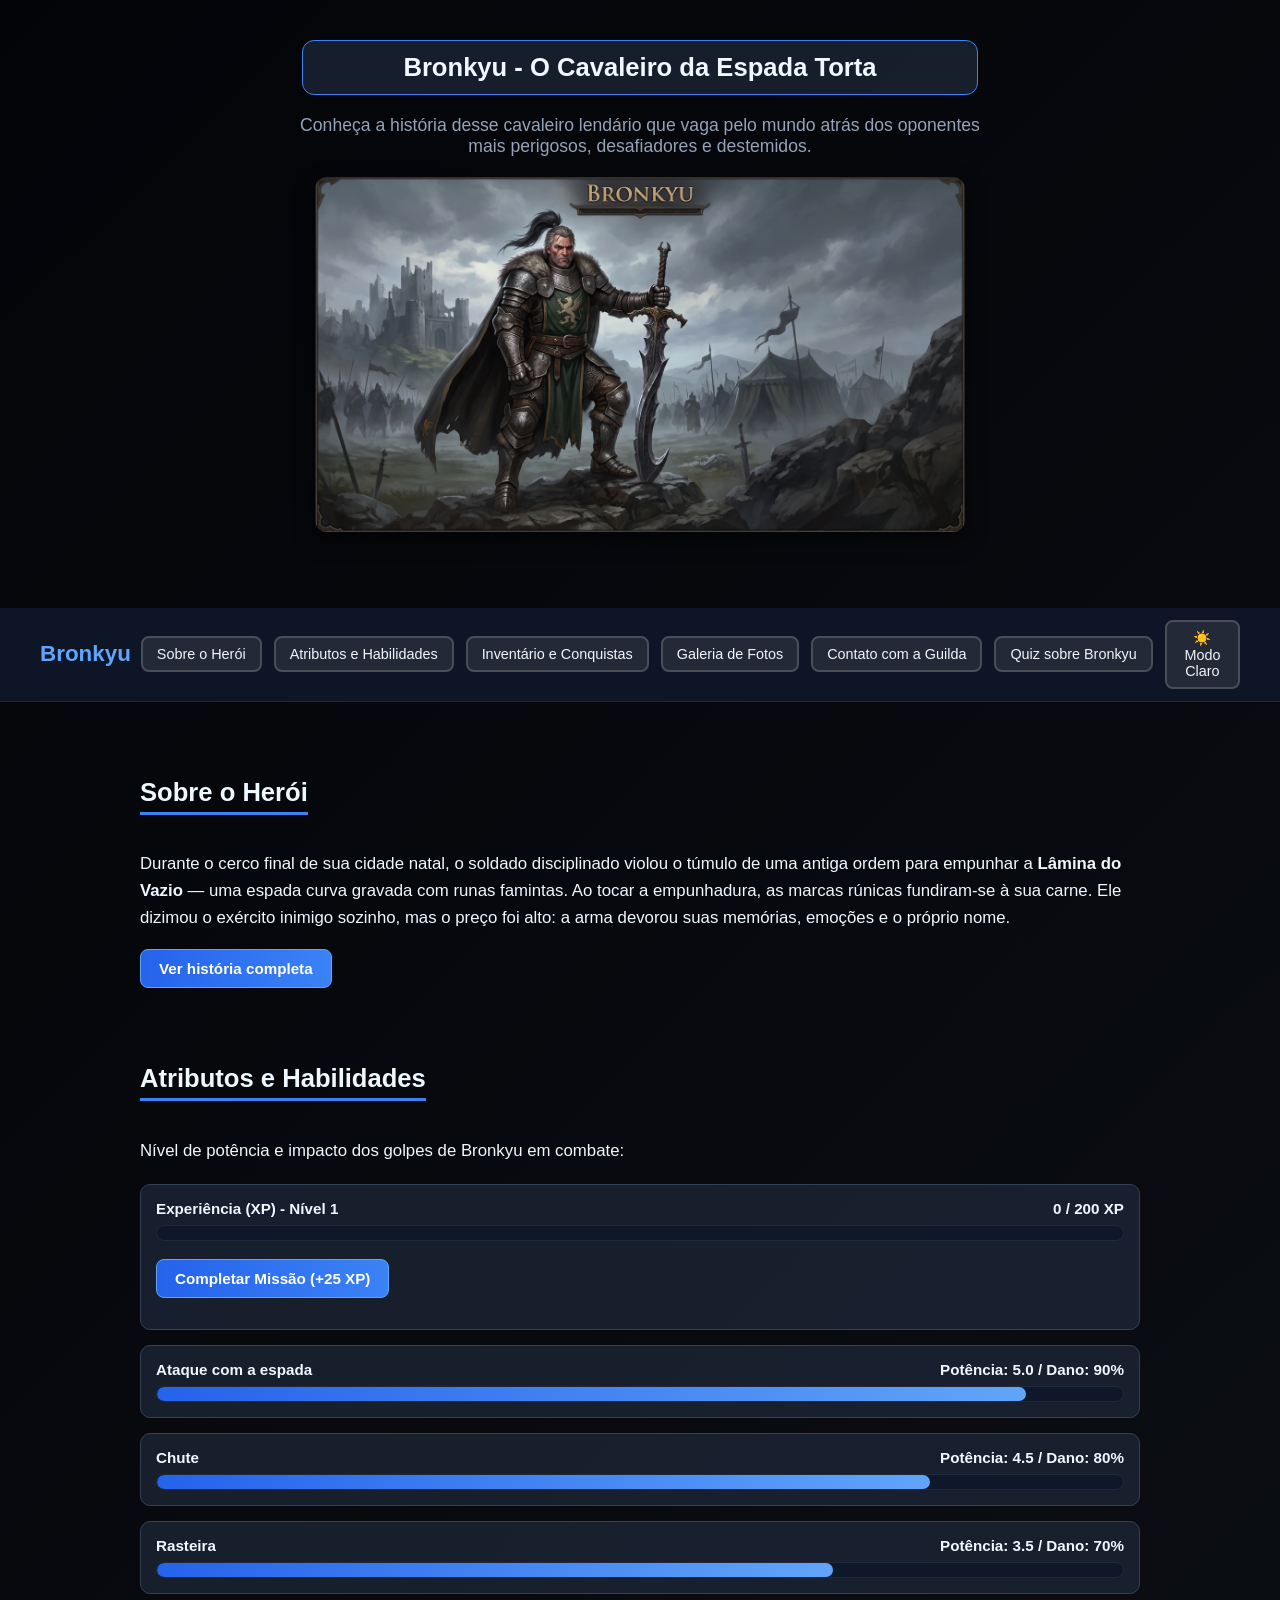
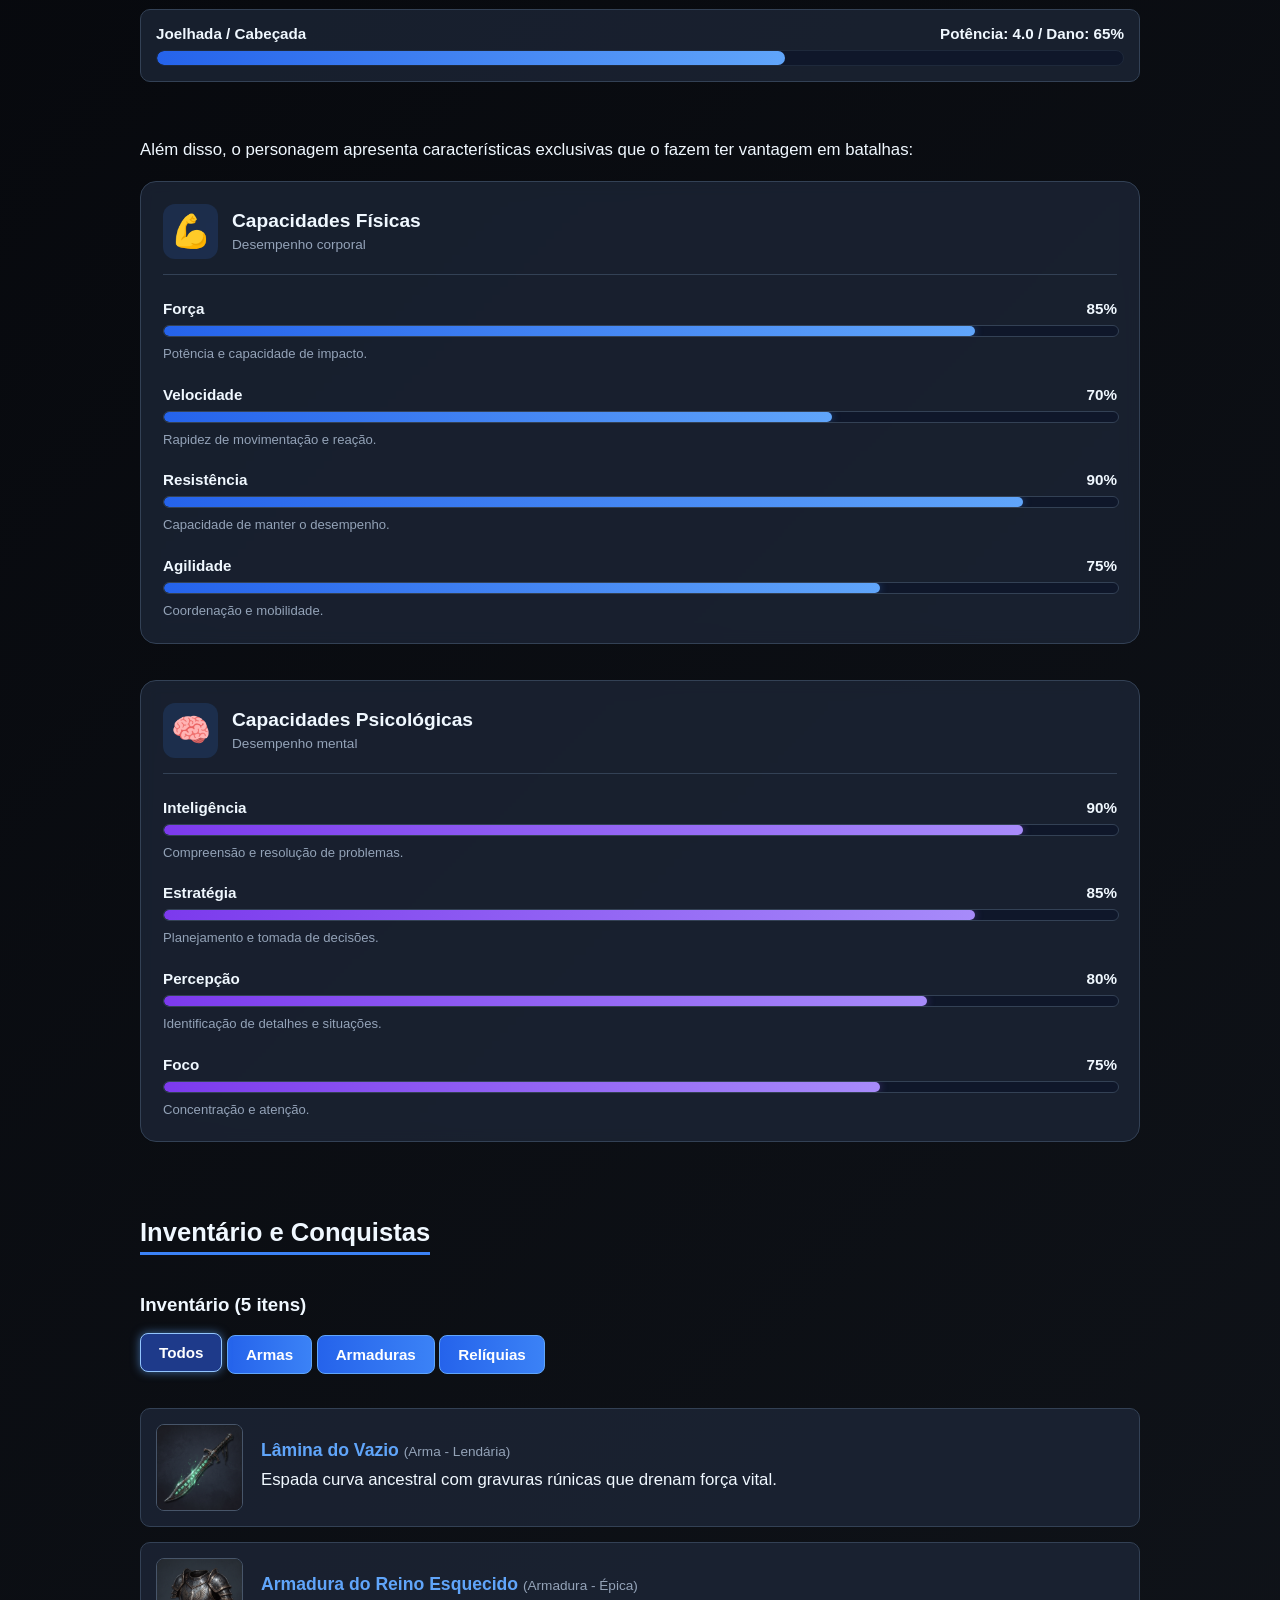
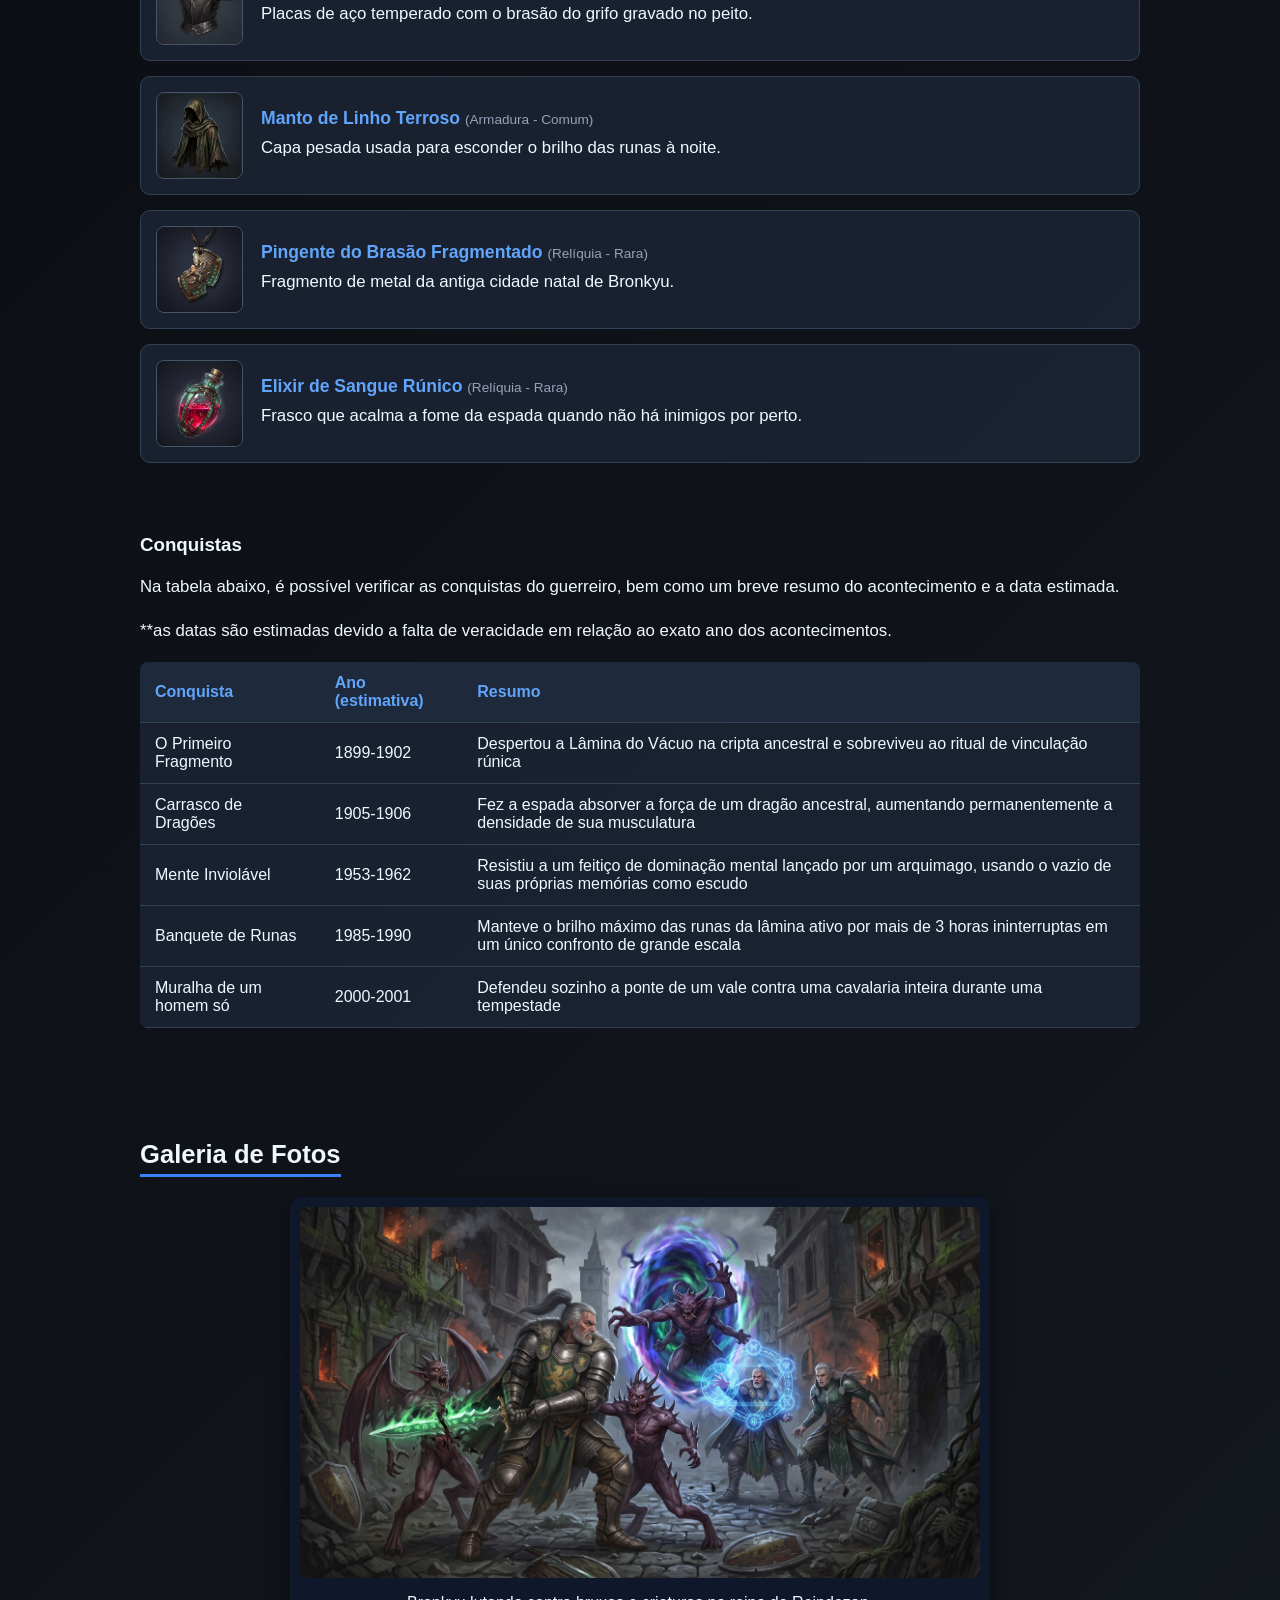
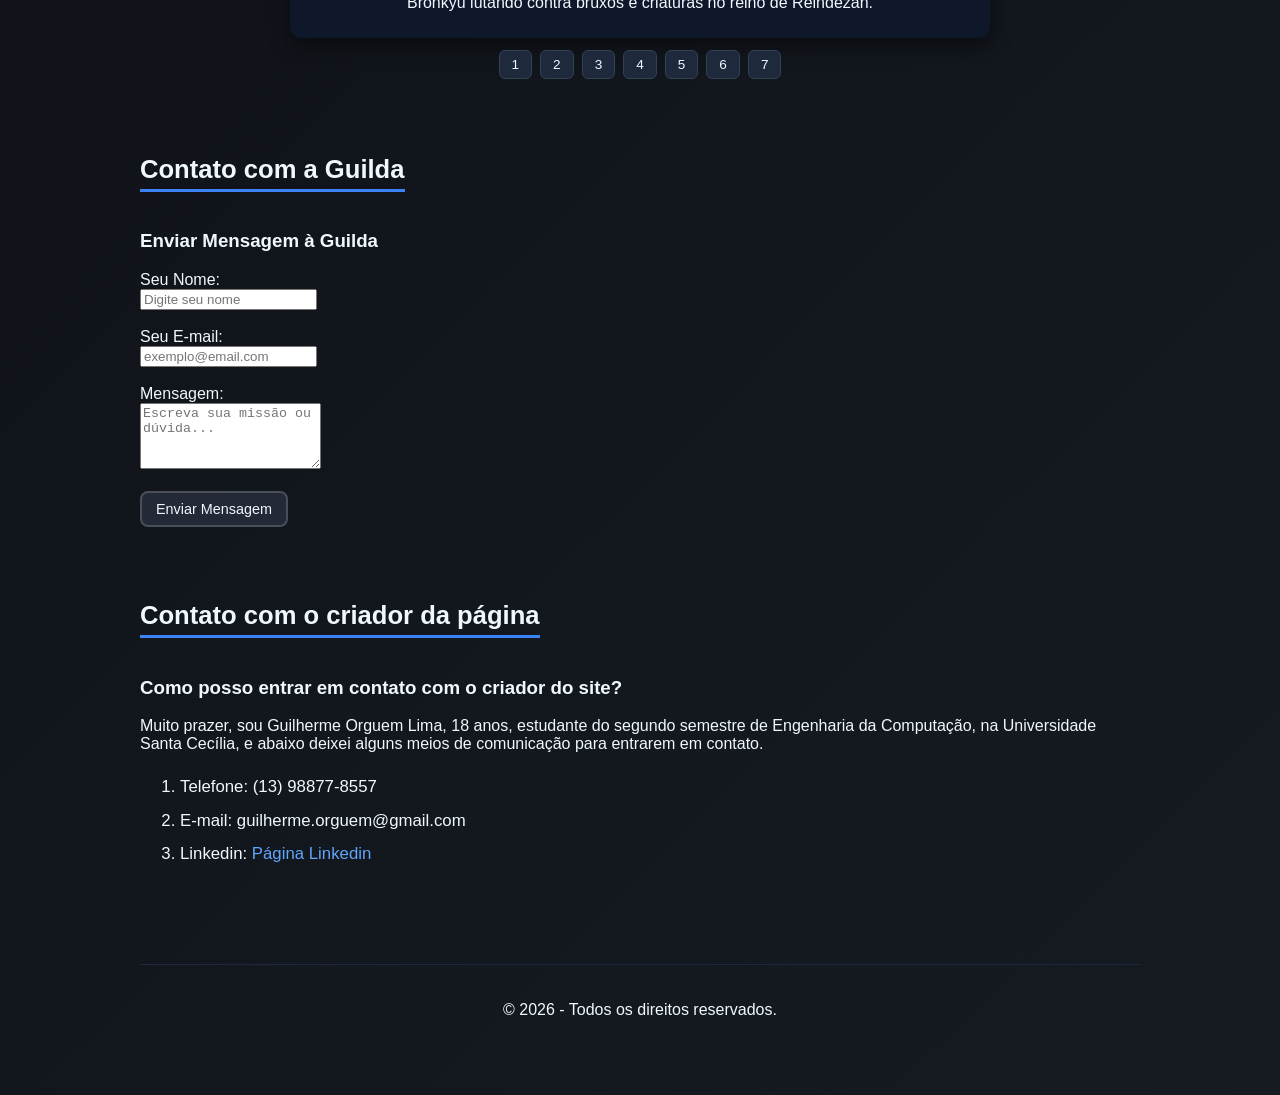
==== index.html @ 0d716397 "Add files via upload" ====
<!DOCTYPE html>
<html lang="pt-BR">
<head>
    <meta charset="UTF-8">
    <meta name="viewport" content="width=device-width, initial-scale=1.0">
    <title>Conheça o herói Bronkyu</title>
    <link rel="stylesheet" href="/CSS/style.css">
</head>
<body>
        <!-- Título, subtítulo e imagem -->
    <header class="header-container">
        <h1 class="titulo borda-titulo">Bronkyu - O Cavaleiro da Espada Torta</h1>
        <h2 class="subtitulo-header">Conheça a história desse cavaleiro lendário que vaga pelo mundo atrás dos oponentes mais perigosos, desafiadores e destemidos.</h2>
        <img src="Imagens/Foto_Capa.jpg" class="img-capa" alt="Imagem do herói Bronkyu">
    </header>
    <br><br>

    <!-- Menu de navegação responsivo (controlado pelo JS no mobile) -->
    <nav class="navbar">
        <div class="nav-container">
            <span class="nav-logo">Bronkyu</span>
            <button id="btn-menu" class="hamburger">☰</button>
            <div id="nav-links" class="nav-links">
                <a class="botao1" href="#Sobre-o-Herói">Sobre o Herói</a>
                <a class="botao1" href="#Atributos-e-Habilidades">Atributos e Habilidades</a>
                <a class="botao1" href="#Inventário-e-Conquistas">Inventário e Conquistas</a>
                <a class="botao1" href="#Galeria-de-Fotos">Galeria de Fotos</a>
                <a class="botao1" href="#Contato-com-a-Guilda">Contato com a Guilda</a>
                <a class="botao1" href="PáginaQuiz.html">Quiz sobre Bronkyu</a>
                <button id="btn-tema" class="botao1">☀️ Modo Claro</button>
            </div>
        </div>
    </nav>
    <br><br>

    <main class="main-content">
        <!-- Seção: Sobre o Herói (com interação "Ver mais") -->
        <section id="Sobre-o-Herói">
            <h2 class="cor-branca borda-subtitulos">Sobre o Herói</h2>
            <p class="cor-branca texto-inicial">
                Durante o cerco final de sua cidade natal, o soldado disciplinado violou o túmulo de uma antiga ordem para empunhar a <strong>Lâmina do Vazio</strong> — uma espada curva gravada com runas famintas. Ao tocar a empunhadura, as marcas rúnicas fundiram-se à sua carne. Ele dizimou o exército inimigo sozinho, mas o preço foi alto: a arma devorou suas memórias, emoções e o próprio nome.
            </p>
            <p id="historia-extra" class="cor-branca texto-inicial" style="display: none;">
                Renascido como Bronkyu, o Guerreiro Rúnico agora vaga sem pátria. A magia de sua lâmina drena a força vital dos oponentes a cada corte, exigindo um fluxo constante de combate para que as runas não comecem a devorar sua própria alma.
            </p>
            <button id="btn-ver-mais" class="btn-missao">Ver história completa</button>
        </section>
        <br><br>
    
        <!-- Seção: Atributos e Habilidades -->
        <section id="Atributos-e-Habilidades">
            <h2 class="cor-branca borda-subtitulos">Atributos e Habilidades</h2>
            <p class="texto-geral">Nível de potência e impacto dos golpes de Bronkyu em combate:</p>

            <!-- Barras de Progresso de Atributos -->
            <div class="atributos-container">
                <!-- Nova Barra de Experiência (XP) interativa -->
                <div class="atributo-card">
                    <div class="atributo-header">
                        <span>Experiência (XP) - Nível <span id="nivel-heroi">1</span></span>
                        <span id="texto-xp">0 / 200 XP</span>
                    </div>
                    <div class="barra-fundo">
                        <div id="barra-xp" class="barra-progresso" style="width: 0%;"></div>
                    </div>
                    <br>
                    <button id="btn-ganhar-xp" class="btn-missao">Completar Missão (+25 XP)</button>
                    <p id="msg-nivel" class="cor-azul"></p>
                </div>

                <!-- Suas barras originais -->
                <div class="atributo-card">
                    <div class="atributo-header">
                        <span>Ataque com a espada</span>
                        <span>Potência: 5.0 / Dano: 90%</span>
                    </div>
                    <div class="barra-fundo"><div class="barra-progresso" style="width: 90%;"></div></div>
                </div>

                <div class="atributo-card">
                    <div class="atributo-header">
                        <span>Chute</span>
                        <span>Potência: 4.5 / Dano: 80%</span>
                    </div>
                    <div class="barra-fundo"><div class="barra-progresso" style="width: 80%;"></div></div>
                </div>

                <div class="atributo-card">
                    <div class="atributo-header">
                        <span>Rasteira</span>
                        <span>Potência: 3.5 / Dano: 70%</span>
                    </div>
                    <div class="barra-fundo"><div class="barra-progresso" style="width: 70%;"></div></div>
                </div>

                <div class="atributo-card">
                    <div class="atributo-header">
                        <span>Joelhada / Cabeçada</span>
                        <span>Potência: 4.0 / Dano: 65%</span>
                    </div>
                    <div class="barra-fundo"><div class="barra-progresso" style="width: 65%;"></div></div>
                </div>
            </div>

            <br>
            <p class="texto-geral">Além disso, o personagem apresenta características exclusivas que o fazem ter vantagem em batalhas:</p>
            
            <div class="capacidade-card fisicas">

        <div class="capacidade-titulo">
            <span class="capacidade-icone">💪</span>
            <div>
                <h3>Capacidades Físicas</h3>
                <p>Desempenho corporal</p>
            </div>
        </div>

        <div class="capacidade-item">
            <div class="capacidade-info">
                <span>Força</span>
                <span>85%</span>
            </div>
            <div class="capacidade-barra">
                <div class="capacidade-preenchimento" style="width: 85%"></div>
            </div>
            <p>Potência e capacidade de impacto.</p>
        </div>

        <div class="capacidade-item">
            <div class="capacidade-info">
                <span>Velocidade</span>
                <span>70%</span>
            </div>
            <div class="capacidade-barra">
                <div class="capacidade-preenchimento" style="width: 70%"></div>
            </div>
            <p>Rapidez de movimentação e reação.</p>
        </div>

        <div class="capacidade-item">
            <div class="capacidade-info">
                <span>Resistência</span>
                <span>90%</span>
            </div>
            <div class="capacidade-barra">
                <div class="capacidade-preenchimento" style="width: 90%"></div>
            </div>
            <p>Capacidade de manter o desempenho.</p>
        </div>

        <div class="capacidade-item">
            <div class="capacidade-info">
                <span>Agilidade</span>
                <span>75%</span>
            </div>
            <div class="capacidade-barra">
                <div class="capacidade-preenchimento" style="width: 75%"></div>
            </div>
            <p>Coordenação e mobilidade.</p>
        </div>

    </div>
        <br><br>


    <!-- CARD: CAPACIDADES PSICOLÓGICAS -->
    <div class="capacidade-card psicologicas">

        <div class="capacidade-titulo">
            <span class="capacidade-icone">🧠</span>
            <div>
                <h3>Capacidades Psicológicas</h3>
                <p>Desempenho mental</p>
            </div>
        </div>

        <div class="capacidade-item">
            <div class="capacidade-info">
                <span>Inteligência</span>
                <span>90%</span>
            </div>
            <div class="capacidade-barra">
                <div class="capacidade-preenchimento" style="width: 90%"></div>
            </div>
            <p>Compreensão e resolução de problemas.</p>
        </div>

        <div class="capacidade-item">
            <div class="capacidade-info">
                <span>Estratégia</span>
                <span>85%</span>
            </div>
            <div class="capacidade-barra">
                <div class="capacidade-preenchimento" style="width: 85%"></div>
            </div>
            <p>Planejamento e tomada de decisões.</p>
        </div>

        <div class="capacidade-item">
            <div class="capacidade-info">
                <span>Percepção</span>
                <span>80%</span>
            </div>
            <div class="capacidade-barra">
                <div class="capacidade-preenchimento" style="width: 80%"></div>
            </div>
            <p>Identificação de detalhes e situações.</p>
        </div>

        <div class="capacidade-item">
            <div class="capacidade-info">
                <span>Foco</span>
                <span>75%</span>
            </div>
            <div class="capacidade-barra">
                <div class="capacidade-preenchimento" style="width: 75%"></div>
            </div>
            <p>Concentração e atenção.</p>
        </div>

    </div>
        </section>
        <br><br>

        <!-- Seção: Inventário e Conquistas -->
        <section id="Inventário-e-Conquistas">
            <h2 class="cor-branca borda-subtitulos">Inventário e Conquistas</h2>
            <h3 class="cor-branca">Inventário (<span id="contador-itens">0</span> itens)</h3>
            
            <!-- Botões de filtro por categoria -->
            <div>
                <button class="btn-missao btn-filtro" data-tipo="todos">Todos</button>
                <button class="btn-missao btn-filtro" data-tipo="Arma">Armas</button>
                <button class="btn-missao btn-filtro" data-tipo="Armadura">Armaduras</button>
                <button class="btn-missao btn-filtro" data-tipo="Relíquia">Relíquias</button>
            </div>
            <br>

            <!-- Lista preenchida dinamicamente pelo script.js -->
            <ul id="lista-inventario" class="cor-branca lista-inventario"></ul>

            <br><br>
            <h3 class="cor-branca">Conquistas</h3>
            <p class="texto-geral">Na tabela abaixo, é possível verificar as conquistas do guerreiro, bem como um breve resumo do acontecimento e a data estimada.</p>
            <p class="texto-geral">**as datas são estimadas devido a falta de veracidade em relação ao exato ano dos acontecimentos.</p>
            
            <!-- Tabela de conquistas -->
            <div class="tabela-wrapper">
                <table class="tabela-conquistas">
                    <tr class="cor-branca">
                        <th>Conquista</th> <th>Ano (estimativa)</th> <th>Resumo</th>
                    </tr>
                    <tr class="cor-branca">
                        <td>O Primeiro Fragmento</td> <td>1899-1902</td> <td>Despertou a Lâmina do Vácuo na cripta ancestral e sobreviveu ao ritual de vinculação rúnica</td>
                    </tr>
                    <tr class="cor-branca">
                        <td>Carrasco de Dragões</td> <td>1905-1906</td> <td>Fez a espada absorver a força de um dragão ancestral, aumentando permanentemente a densidade de sua musculatura</td>
                    </tr>
                    <tr class="cor-branca">
                        <td>Mente Inviolável</td> <td>1953-1962</td> <td>Resistiu a um feitiço de dominação mental lançado por um arquimago, usando o vazio de suas próprias memórias como escudo</td>
                    </tr>
                    <tr class="cor-branca">
                        <td>Banquete de Runas</td> <td>1985-1990</td> <td>Manteve o brilho máximo das runas da lâmina ativo por mais de 3 horas ininterruptas em um único confronto de grande escala</td>
                    </tr>
                    <tr class="cor-branca">
                        <td>Muralha de um homem só</td> <td>2000-2001</td> <td>Defendeu sozinho a ponte de um vale contra uma cavalaria inteira durante uma tempestade</td>
                    </tr>
                </table>
            </div>
        </section>
        <br><br>

        <!-- Seção: Galeria de Fotos -->
        <section id="Galeria-de-Fotos">
            <br><br>
            <h2 class="cor-branca borda-subtitulos">Galeria de Fotos</h2>
            <div class="carrossel-container">
                <div class="carrossel-slides">
                    <div class="slide" id="slide1">
                        <img src="Imagens/Foto2.jpg" alt="Batalha contra bruxos e aliens">
                        <p class="cor-branca texto-centro">Bronkyu lutando contra bruxos e criaturas no reino de Reindezan.</p>
                    </div>
                    <div class="slide" id="slide2">
                        <img src="Imagens/Foto3.jpg" alt="Luta contra Spingertew">
                        <p class="cor-branca texto-centro">Duelo contra o cavaleiro Spingertew na Floresta de Askaban.</p>
                    </div>
                    <div class="slide" id="slide3">
                        <img src="Imagens/Foto4.jpg" alt="Reino de Jungles">
                        <p class="cor-branca texto-centro">Bronkyu em Jungles após conquistar um acampamento de soldados elfos.</p>
                    </div>
                    <div class="slide" id="slide4">
                        <img src="Imagens/Foto5.jpg" alt="Luta contra o Ogro">
                        <p class="cor-branca texto-centro">Confronto com o ogro da Floresta Negra pelo diamante azul.</p>
                    </div>
                    <div class="slide" id="slide5">
                        <img src="Imagens/Foto7.jpg" alt="Batalha de Honkswire">
                        <p class="cor-branca texto-centro">Batalha de Honkswire contra o exército de duendes verdes.</p>
                    </div>
                    <div class="slide" id="slide6">
                        <img src="Imagens/Foto8.jpg" alt="Golpe fatal no esqueleto">
                        <p class="cor-branca texto-centro">Golpe fatal da lâmina rúnica sobre o guarda esqueleto em Burghmore.</p>
                    </div>
                    <div class="slide" id="slide7">
                        <img src="Imagens/Foto9.jpg" alt="Duelo contra John Galme">
                        <p class="cor-branca texto-centro">Duelo histórico contra o rei e feiticeiro John Galme em Alexville.</p>
                    </div>
                </div>
                <!-- Controles do Carrossel -->
                <div class="carrossel-nav">
                    <a href="#slide1">1</a>
                    <a href="#slide2">2</a>
                    <a href="#slide3">3</a>
                    <a href="#slide4">4</a>
                    <a href="#slide5">5</a>
                    <a href="#slide6">6</a>
                    <a href="#slide7">7</a>
                </div>
            </div>
        </section>
        <br><br>

        <!-- Seção: Contato com a Guilda -->
        <section id="Contato-com-a-Guilda">
            <h2 class="cor-branca borda-subtitulos">Contato com a Guilda</h2>
            <br>
            <!-- Formulário validado pelo JavaScript -->
            <h3 class="cor-branca">Enviar Mensagem à Guilda</h3>
            <form id="form-guilda">
                <label class="cor-branca" for="nome-contato">Seu Nome:</label><br>
                <input type="text" id="nome-contato" placeholder="Digite seu nome"><br><br>

                <label class="cor-branca" for="email-contato">Seu E-mail:</label><br>
                <input type="email" id="email-contato" placeholder="exemplo@email.com"><br><br>

                <label class="cor-branca" for="msg-contato">Mensagem:</label><br>
                <textarea id="msg-contato" rows="4" placeholder="Escreva sua missão ou dúvida..."></textarea><br><br>

                <button type="submit" class="botao1">Enviar Mensagem</button>
                <p id="feedback-form"></p>
            </form>
            <br>
            <h2 class="cor-branca borda-subtitulos">Contato com o criador da página</h2>
            <h3 class="cor-branca">Como posso entrar em contato com o criador do site?</h3>
            <p class="cor-branca">Muito prazer, sou Guilherme Orguem Lima, 18 anos, estudante do segundo semestre de Engenharia da Computação, na Universidade Santa Cecília, e abaixo deixei alguns meios de comunicação para entrarem em contato.</p>
            <ol class="cor-branca lista-contato">
                <li>Telefone: (13) 98877-8557</li>
                <li>E-mail: guilherme.orguem@gmail.com</li>
                <li>Linkedin: <a class="cor-azul" href="https://www.linkedin.com/in/guilherme-orguem-8b932a402/" target="_blank">Página Linkedin</a></li>
            </ol>
        </section>
        <br><br>

        <footer>
            <p class="cor-branca texto-centro">© 2026 - Todos os direitos reservados.</p>
        </footer>
    </main>

    <!-- Arquivo JavaScript externo no final do body -->
    <script src="script.js"></script>
</body>
</html>
---- CSS/style.css ----
/* 1. VARIÁVEIS GLOBAIS (ROOT) */
:root {
    --cor_texto: aliceblue;
    --cor_primaria: #3b82f6;
    --cor_fundo_card: rgba(30, 41, 59, 0.7);
    --cor_botao: #242938;
    --cor_botao_borda: #484f58;
    --cor_galeria_botao: #1e293b;
    --cor_galeria_borda: #334155;
    --cor_galeria_hover: #3b82f6;
    --cor_galeria_texto_hover: #ffffff;
}

    /* 2. ESTILOS BASE E ESTRUTURA GERAL */

/* Estiliza o fundo da página com gradiente escuro, define a fonte padrão e ativa a rolagem suave ao clicar nos links do menu */
body {
    min-height: 100vh;
    margin: 0;
    font-family: Arial, Helvetica, sans-serif;
    color: var(--cor_texto);
    scroll-behavior: smooth;
    background: linear-gradient(135deg, #030408 0%, #161b22 100%);
}

/* Classe utilitária para aplicar a cor branca padrão aos textos */
.cor-branca { 
    color: var(--cor_texto); 
}

/* Classe utilitária para links em tom azul claro, removendo o sublinhado padrão */
.cor-azul { 
    color: #60a5fa; 
    text-decoration: none; 
}

/* Efeito ao passar o mouse por cima dos links azuis (adiciona sublinhado) */
.cor-azul:hover { 
    text-decoration: underline; 
}

/* Contêiner principal da página: limita a largura máxima e centraliza todo o conteúdo */
.main-content {
    max-width: 1000px;
    margin: 0 auto;
    padding: 0 20px 40px 20px;
}

    /* 3. BARRA DE NAVEGAÇÃO E MENU (FIXO E SANDUÍCHE) */

/* Fixa a barra de navegação no topo da tela (position: sticky) e adiciona um efeito de desfoque transparente */
.navbar {
    position: sticky;
    top: 0;
    z-index: 1000;
    background: rgba(15, 23, 42, 0.95);
    backdrop-filter: blur(8px);
    border-bottom: 1px solid #1e293b;
    padding: 12px 20px;
}

/* Alinha o título "Bronkyu" do menu à esquerda e os botões à direita usando Flexbox */
.nav-container {
    max-width: 1200px;
    margin: 0 auto;
    display: flex;
    justify-content: space-between;
    align-items: center;
}

/* Estiliza a logo/nome "Bronkyu" no canto do menu */
.nav-logo {
    font-size: 1.4rem;
    font-weight: bold;
    color: #60a5fa;
    margin-right: 10px;
}

/* Agrupa e alinha os links de navegação na horizontal */
.nav-links {
    display: flex;
    gap: 12px;
    align-items: center;
}

/* Oculta o checkbox e o ícone de hambúrguer por padrão (só aparecem no mobile/tablet) */
.menu-toggle, .hamburger {
    display: none;
}

/* Estiliza os botões de navegação do menu */
a.botao1 {
    border: 2px solid var(--cor_botao_borda);
    background: var(--cor_botao);
    color: #f0f6fc;
    text-decoration: none;
    padding: 8px 14px;
    border-radius: 8px;
    font-size: 0.9rem;
    transition: all 0.2s ease-in-out;
    white-space: nowrap;
}

/* Efeito visual ao passar o mouse por cima dos botões do menu */
a.botao1:hover {
    border-color: #7082b9;
    background-color: #38446b;
    color: #ffffff;
}

    /* 4. CABEÇALHO, TÍTULOS E IMAGEM DE CAPA */

/* Centraliza o conteúdo do cabeçalho */
.header-container {
    text-align: center;
    padding: 20px 15px;
}

/* Garante a cor padrão para os títulos H1 */
.titulo {
    color: var(--cor_texto);
}

/* Estiliza o subtítulo do cabeçalho com texto mais suave e largura reduzida */
.subtitulo-header {
    font-weight: normal;
    font-size: 1.1rem;
    color: #94a3b8;
    max-width: 700px;
    margin: 10px auto;
}

/* Moldura estilizada ao redor do título principal "Bronkyu" */
.borda-titulo {
    margin: 20px auto;
    max-width: 650px;
    width: 90%;
    border: 1px solid var(--cor_primaria);
    padding: 12px;
    border-radius: 12px;
    background: var(--cor_fundo_card);
    font-size: 1.6rem;
}

/* Estiliza a imagem de capa do personagem com cantos arredondados e sombra */
.img-capa {
    display: block;
    margin: 20px auto;
    width: 100%;
    max-width: 650px;
    border-radius: 12px;
    box-shadow: 0 8px 20px rgba(0,0,0,0.5);
}

/* Sublinhado azul estilizado abaixo dos títulos de cada seção */
.borda-subtitulos {
    margin: 40px 0 20px 0;
    display: inline-block;
    border-bottom: 3px solid var(--cor_primaria);
    padding-bottom: 5px;
    font-size: 1.6rem;
}

/* Ajusta o tamanho da fonte e altura de linha dos parágrafos do texto */
.texto-inicial, .texto-geral {
    font-size: 1.05rem;
    line-height: 1.6;
}

    /* 5. BARRAS DE PROGRESSO (ATRIBUTOS DO PERSONAGEM) */

/* Organiza os cards de atributos em uma coluna vertical com espaçamento */
.atributos-container {
    display: flex;
    flex-direction: column;
    gap: 15px;
    margin: 20px 0;
}

/* Caixinha escura com borda que envolve cada habilidade individualmente */
.atributo-card {
    background: var(--cor_fundo_card);
    padding: 15px;
    border-radius: 10px;
    border: 1px solid #334155;
}

/* Linha com o nome do ataque à esquerda e os valores/porcentagem à direita */
.atributo-header {
    display: flex;
    justify-content: space-between;
    margin-bottom: 8px;
    font-weight: bold;
    font-size: 0.95rem;
}

/* Fundo escuro/vazio da barra de progresso */
.barra-fundo {
    background: #0f172a;
    border-radius: 8px;
    height: 14px;
    overflow: hidden;
    border: 1px solid #1e293b;
}

/* Preenchimento azul da barra de progresso (com efeito de transição suave) */
.barra-progresso {
    height: 100%;
    background: linear-gradient(90deg, #2563eb, #60a5fa);
    border-radius: 8px;
    transition: width 1s ease-in-out;
}

/* Divide as listas de capacidades Físicas e Psicológicas em duas colunas */
.capacidades-grid {
    display: grid;
    grid-template-columns: 1fr 1fr;
    gap: 20px;
}

    /* 6. TABELA RESPONSIVA DE CONQUISTAS */

/* Permite rolar a tabela para os lados em telas pequenas caso não caiba */
.tabela-wrapper {
    overflow-x: auto;
    margin-top: 15px;
}

/* Estiliza a tabela de conquistas com fundo escuro e cantos arredondados */
.tabela-conquistas {
    width: 100%;
    border-collapse: collapse;
    background: var(--cor_fundo_card);
    border-radius: 8px;
    overflow: hidden;
}

/* Aplica espaçamento interno e borda inferior em todas as células da tabela */
.tabela-conquistas th, .tabela-conquistas td {
    padding: 12px 15px;
    text-align: left;
    border-bottom: 1px solid #334155;
}

/* Destaca o cabeçalho da tabela com fundo diferenciado e texto azul */
.tabela-conquistas th {
    background: #1e293b;
    color: #60a5fa;
}

    /* 7. CARROSSEL DE FOTOS (GALERIA) */

/* Envolvente do carrossel: limita o tamanho máximo na tela */
.carrossel-container {
    max-width: 700px;
    margin: 0 auto;
    position: relative;
}

/* Trilho do carrossel: alinha as fotos lado a lado e ativa o encaixe suave ao rolar (scroll-snap) */
.carrossel-slides {
    display: flex;
    overflow-x: auto;
    scroll-snap-type: x mandatory;
    scroll-behavior: smooth;
    border-radius: 12px;
    box-shadow: 0 8px 20px rgba(0,0,0,0.5);
}

/* Estiliza a barra de rolagem horizontal do carrossel */
.carrossel-slides::-webkit-scrollbar {
    height: 8px;
}
.carrossel-slides::-webkit-scrollbar-thumb {
    background: #334155;
    border-radius: 4px;
}

/* Cada foto individual ocupando 100% da largura visível do carrossel */
.slide {
    flex: 0 0 100%;
    scroll-snap-align: start;
    background: #0f172a;
    padding: 10px;
    box-sizing: border-box;
}

/* Ajusta a imagem dentro do slide para não distorcer */
.slide img {
    width: 100%;
    height: auto;
    border-radius: 8px;
    display: block;
}

/* Centraliza os botões numéricos abaixo do carrossel */
.carrossel-nav {
    display: flex;
    justify-content: center;
    gap: 8px;
    margin-top: 12px;
}

/* Botões numéricos da galeria */
.carrossel-nav a {
    background: var(--cor_galeria_botao);
    color: var(--cor_texto);
    padding: 6px 12px;
    border-radius: 6px;
    text-decoration: none;
    font-size: 0.85rem;
    border: 1px solid var(--cor_galeria_borda);
    transition: all 0.2s ease-in-out;
}

/* Hover dos botões */
.carrossel-nav a:hover {
    background: var(--cor_galeria_hover);
    color: var(--cor_galeria_texto_hover);
}

    /* 8. OUTRAS LISTAS E FOOTER (Inventário, contato com a Guilda e Rodapé) */

/* Destaca o título de cada item do inventário em tom azul */
.lista-inventario h4 {
    margin: 10px 0 5px 0;
    color: #60a5fa;
}

/* Aumenta o espaçamento entre as linhas da lista de contato com o criador */
.lista-contato {
    line-height: 2;
    font-size: 1.05rem;
}

/* Linha divisória e espaçamento no rodapé da página */
footer {
    border-top: 1px solid #1e293b;
    padding: 20px;
    margin-top: 40px;
}

    /* 9. MEDIA QUERIES (Responsividade para celulares e tablets) */
@media screen and (max-width: 1023px) {
    /* Exibe o ícone do menu sanduíche (hambúrguer) */
    .hamburger {
        display: block;
        font-size: 1.8rem;
        cursor: pointer;
        color: var(--cor_texto);
    }

    /* Esconde os links do menu e os transforma em uma lista suspensa vertical */
    .nav-links {
        display: none;
        flex-direction: column;
        width: 100%;
        position: absolute;
        top: 100%;
        left: 0;
        background: rgba(15, 23, 42, 0.98);
        padding: 15px;
        box-sizing: border-box;
        border-bottom: 1px solid #334155;
    }

    /* Revela os links do menu quando o usuário clica no ícone sanduíche */
    .menu-toggle:checked ~ .nav-links {
        display: flex;
    }

    /* Faz os botões do menu ocuparem 100% da largura em celulares */
    a.botao1 {
        width: 100%;
        text-align: center;
        box-sizing: border-box;
    }

    /* Muda a exibição das capacidades físicas/psicológicas para 1 coluna no mobile */
    .capacidades-grid {
        grid-template-columns: 1fr;
    }

    /* Adiciona no final do @media screen and (max-width: 1023px) */
    .nav-links.ativo {
    display: flex;
    }

}

/* Centraliza o texto do rodapé */
.texto-centro {
    text-align: center;
}

/* Botão decorado para o XP (e filtros) */
.btn-missao {
    background: linear-gradient(90deg, #2563eb, #3b82f6);
    color: #ffffff;
    border: 1px solid #60a5fa;
    padding: 10px 18px;
    border-radius: 8px;
    font-size: 0.95rem;
    font-weight: bold;
    cursor: pointer;
    transition: all 0.2s ease-in-out;
}

.btn-missao:hover {
    background: linear-gradient(90deg, #1d4ed8, #2563eb);
    transform: translateY(-2px);
    box-shadow: 0 4px 12px rgba(59, 130, 246, 0.4);
}

@media screen and (max-width: 1023px) {
    .nav-links.ativo {
        display: flex;
    }
    .item-card {
        flex-direction: column;
        text-align: center;
    }

    .item-img {
        width: 110px;
        height: 110px;
    }
}


   /* 10. CARDS DO INVENTÁRIO E DAS CAPACIDADES COM IMAGEM (UI/UX)

   /* INVENTÁRIO */

/* Remove as bolinhas padrão da lista e organiza os cards em coluna */
.lista-inventario {
    list-style: none;
    padding: 0;
    display: flex;
    flex-direction: column;
    gap: 15px;
}

/* Card individual seguindo o mesmo padrão visual dos atributos (Consistência) */
.item-card {
    display: flex;
    align-items: center;
    gap: 18px;
    background: var(--cor_fundo_card);
    border: 1px solid #334155;
    border-radius: 10px;
    padding: 15px;
    transition: transform 0.2s ease-in-out, border-color 0.2s ease-in-out;
}

/* Feedback visual ao passar o mouse sobre o item */
.item-card:hover {
    border-color: var(--cor_primaria);
    transform: translateX(4px);
}

/* Miniatura quadrada da imagem do item */
.item-img {
    width: 85px;
    height: 85px;
    object-fit: cover;
    border-radius: 8px;
    border: 1px solid #475569;
    flex-shrink: 0;
}

/* Título e tag de raridade/tipo */
.item-info h4 {
    margin: 0 0 6px 0;
    color: #60a5fa;
    font-size: 1.1rem;
}

.item-tag {
    font-size: 0.85rem;
    color: #94a3b8;
    font-weight: normal;
}

.item-info p {
    margin: 0;
}

    /* CAPACIDADES */

.capacidades-grid {
    display: grid;
    grid-template-columns: repeat(2, minmax(0, 1fr));
    gap: 20px;
    margin: 25px 0;
}

/* Card principal */
.capacidade-card {
    background: var(--cor_fundo_card);
    border: 1px solid #334155;
    border-radius: 16px;
    padding: 22px;
    backdrop-filter: blur(8px);
    transition: transform 0.3s ease, border-color 0.3s ease;
}

.capacidade-card:hover {
    transform: translateY(-4px);
    border-color: var(--cor_primaria);
}

/* Cabeçalho */
.capacidade-titulo {
    display: flex;
    align-items: center;
    gap: 14px;
    margin-bottom: 25px;
    padding-bottom: 15px;
    border-bottom: 1px solid #334155;
}

.capacidade-icone {
    font-size: 2rem;
    width: 55px;
    height: 55px;
    display: flex;
    align-items: center;
    justify-content: center;
    border-radius: 12px;
    background: rgba(59, 130, 246, 0.15);
}

.capacidade-titulo h3 {
    margin: 0;
    font-size: 1.2rem;
    color: var(--cor_texto);
}

.capacidade-titulo p {
    margin: 5px 0 0;
    font-size: 0.85rem;
    color: #94a3b8;
}

/* Cada atributo */
.capacidade-item {
    margin-bottom: 22px;
}

.capacidade-item:last-child {
    margin-bottom: 0;
}

/* Nome e porcentagem */
.capacidade-info {
    display: flex;
    justify-content: space-between;
    align-items: center;
    margin-bottom: 8px;
    font-weight: bold;
    font-size: 0.95rem;
    color: var(--cor_texto);
}

/* Fundo da barra */
.capacidade-barra {
    width: 100%;
    height: 10px;
    background: #0f172a;
    border: 1px solid #334155;
    border-radius: 20px;
    overflow: hidden;
}

/* Preenchimento */
.capacidade-preenchimento {
    height: 100%;
    border-radius: 20px;
    animation: animar-capacidade 1.2s ease-out;
}

/* Azul para capacidades físicas */
.fisicas .capacidade-preenchimento {
    background: linear-gradient(90deg, #2563eb, #60a5fa);
    box-shadow: 0 0 8px rgba(59, 130, 246, 0.4);
}

/* Roxo para capacidades psicológicas */
.psicologicas .capacidade-preenchimento {
    background: linear-gradient(90deg, #7c3aed, #a78bfa);
    box-shadow: 0 0 8px rgba(139, 92, 246, 0.4);
}

/* Descrição */
.capacidade-item > p {
    margin: 7px 0 0;
    font-size: 0.82rem;
    color: #94a3b8;
    line-height: 1.5;
}

/* Animação das barras */
@keyframes animar-capacidade {
    from {
        width: 0;
    }
}

/* Modo claro */
body.modo-claro .capacidade-card {
    border-color: #cbd5e1;
}

body.modo-claro .capacidade-titulo {
    border-bottom-color: #cbd5e1;
}

body.modo-claro .capacidade-titulo p,
body.modo-claro .capacidade-item > p {
    color: #475569;
}

body.modo-claro .capacidade-barra {
    background: #e2e8f0;
    border-color: #cbd5e1;
}

/* Responsividade */
@media screen and (max-width: 700px) {
    .capacidades-grid {
        grid-template-columns: 1fr;
    }

    .capacidade-card {
        padding: 18px;
    }
}

    /* 11. MODO CLARO (ATIVADO VIA JAVASCRIPT NO BODY) */
body.modo-claro {
    --cor_texto: #0f172a;
    --cor_primaria: #2563eb;
    --cor_fundo_card: rgba(255, 255, 255, 0.9);
    --cor_botao: #e2e8f0;
    --cor_botao_borda: #94a3b8;
    background: transparent;
    --cor_galeria_botao: #ffffff;
    --cor_galeria_borda: #cbd5e1;
    --cor_galeria_hover: #3b82f6;
    --cor_galeria_texto_hover: #ffffff;
}

/* Ajustes de contraste para elementos no modo claro */
body.modo-claro .navbar {
    background: rgba(241, 245, 249, 0.95);
    border-bottom: 1px solid #cbd5e1;
}

body.modo-claro a.botao1,
body.modo-claro button.botao1 {
    color: #0f172a;
}

body.modo-claro .subtitulo-header,
body.modo-claro .item-tag {
    color: #475569;
}

body.modo-claro .barra-fundo {
    background: #cbd5e1;
    border-color: #94a3b8;
}

body.modo-claro .tabela-conquistas th {
    background: #e2e8f0;
    color: #1d4ed8;
}

body.modo-claro .slide {
    background: #ffffff;
}

    /* 12. ESTADO ATIVO DOS FILTROS, FEEDBACK DO FORMULÁRIO E BOTÃO DE TEMA */
/* Destaca visualmente qual categoria do inventário está ativa */
.btn-filtro.filtro-ativo {
    background: #1e3a8a;
    border-color: #93c5fd;
    box-shadow: 0 0 10px rgba(96, 165, 250, 0.6);
    transform: translateY(-2px);
}

/* Padroniza o botão de tema do menu com os links de navegação */
button.botao1 {
    border: 2px solid var(--cor_botao_borda);
    background: var(--cor_botao);
    color: #f0f6fc;
    padding: 8px 14px;
    border-radius: 8px;
    font-size: 0.9rem;
    cursor: pointer;
    transition: all 0.2s ease-in-out;
}

button.botao1:hover {
    border-color: #7082b9;
    background-color: #38446b;
    color: #ffffff;
}

/* Mensagem de feedback do formulário */
#feedback-form {
    font-weight: bold;
    margin-top: 12px;
}
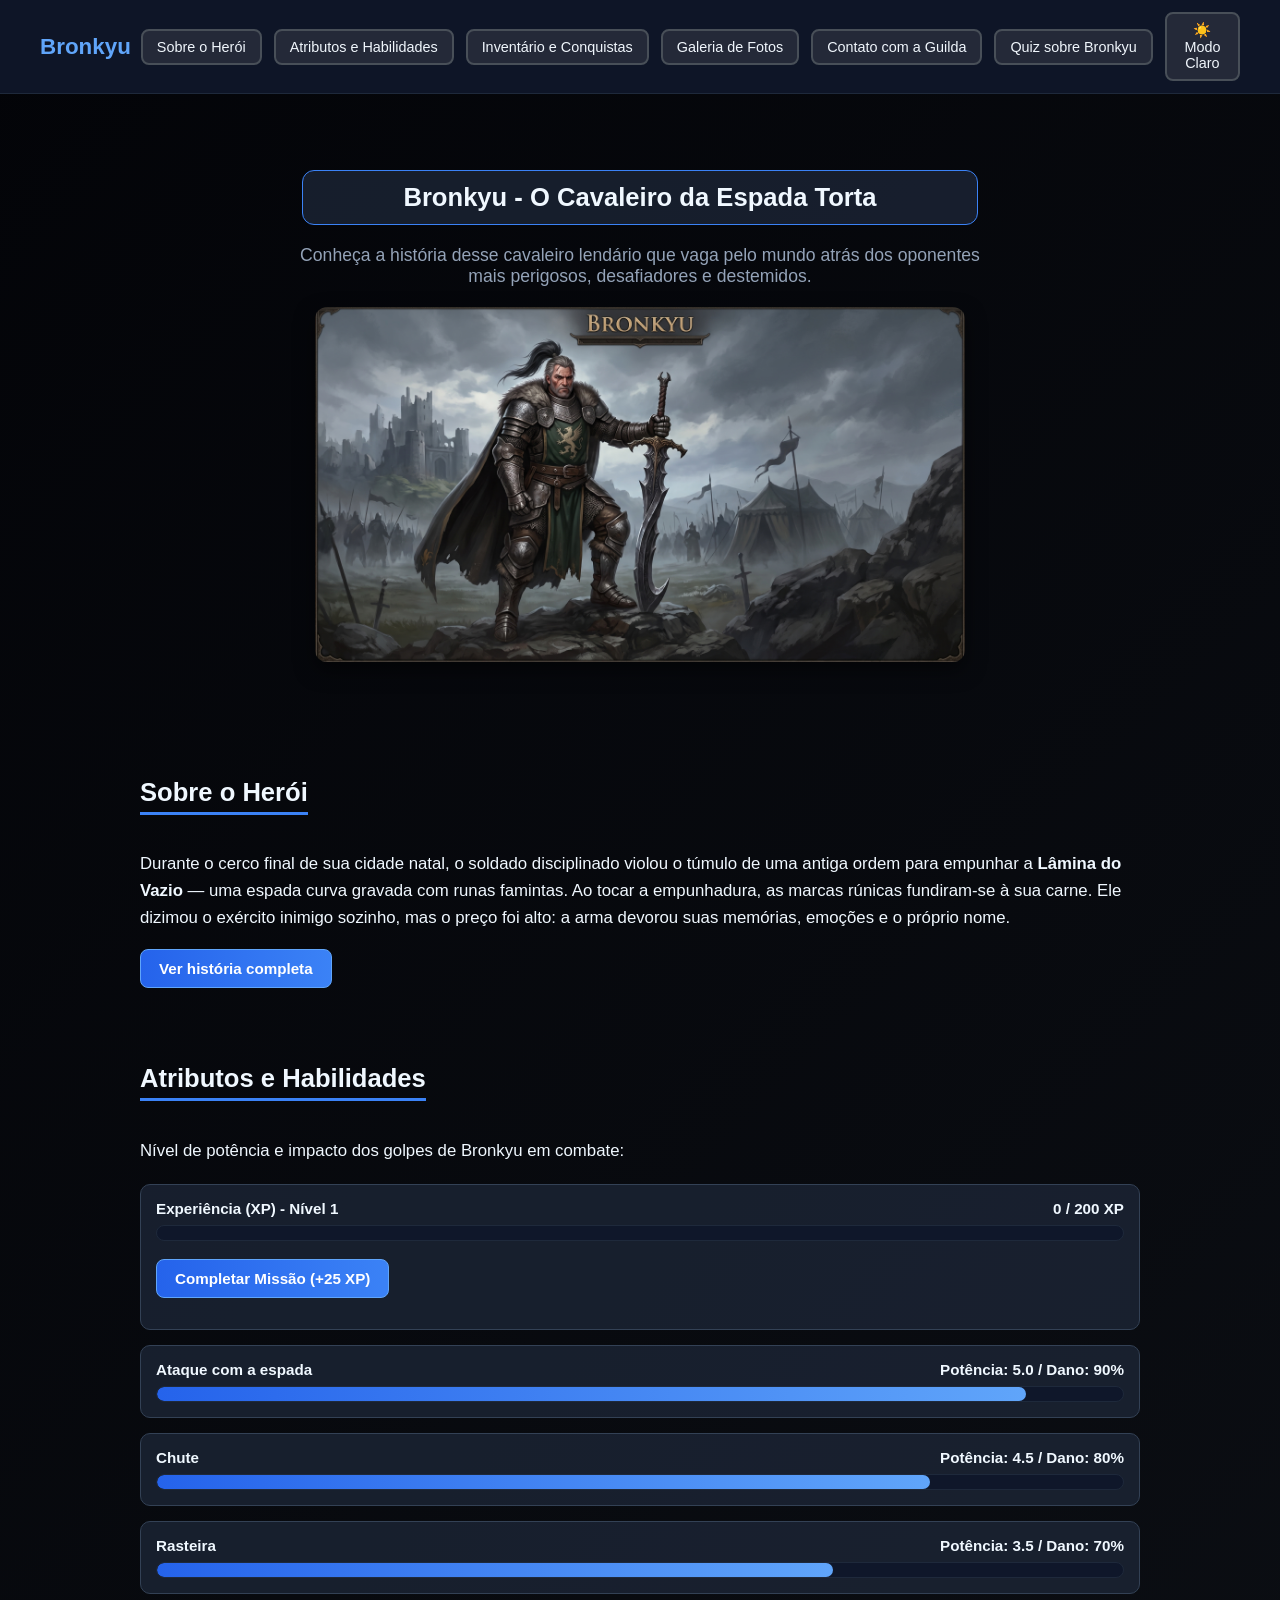
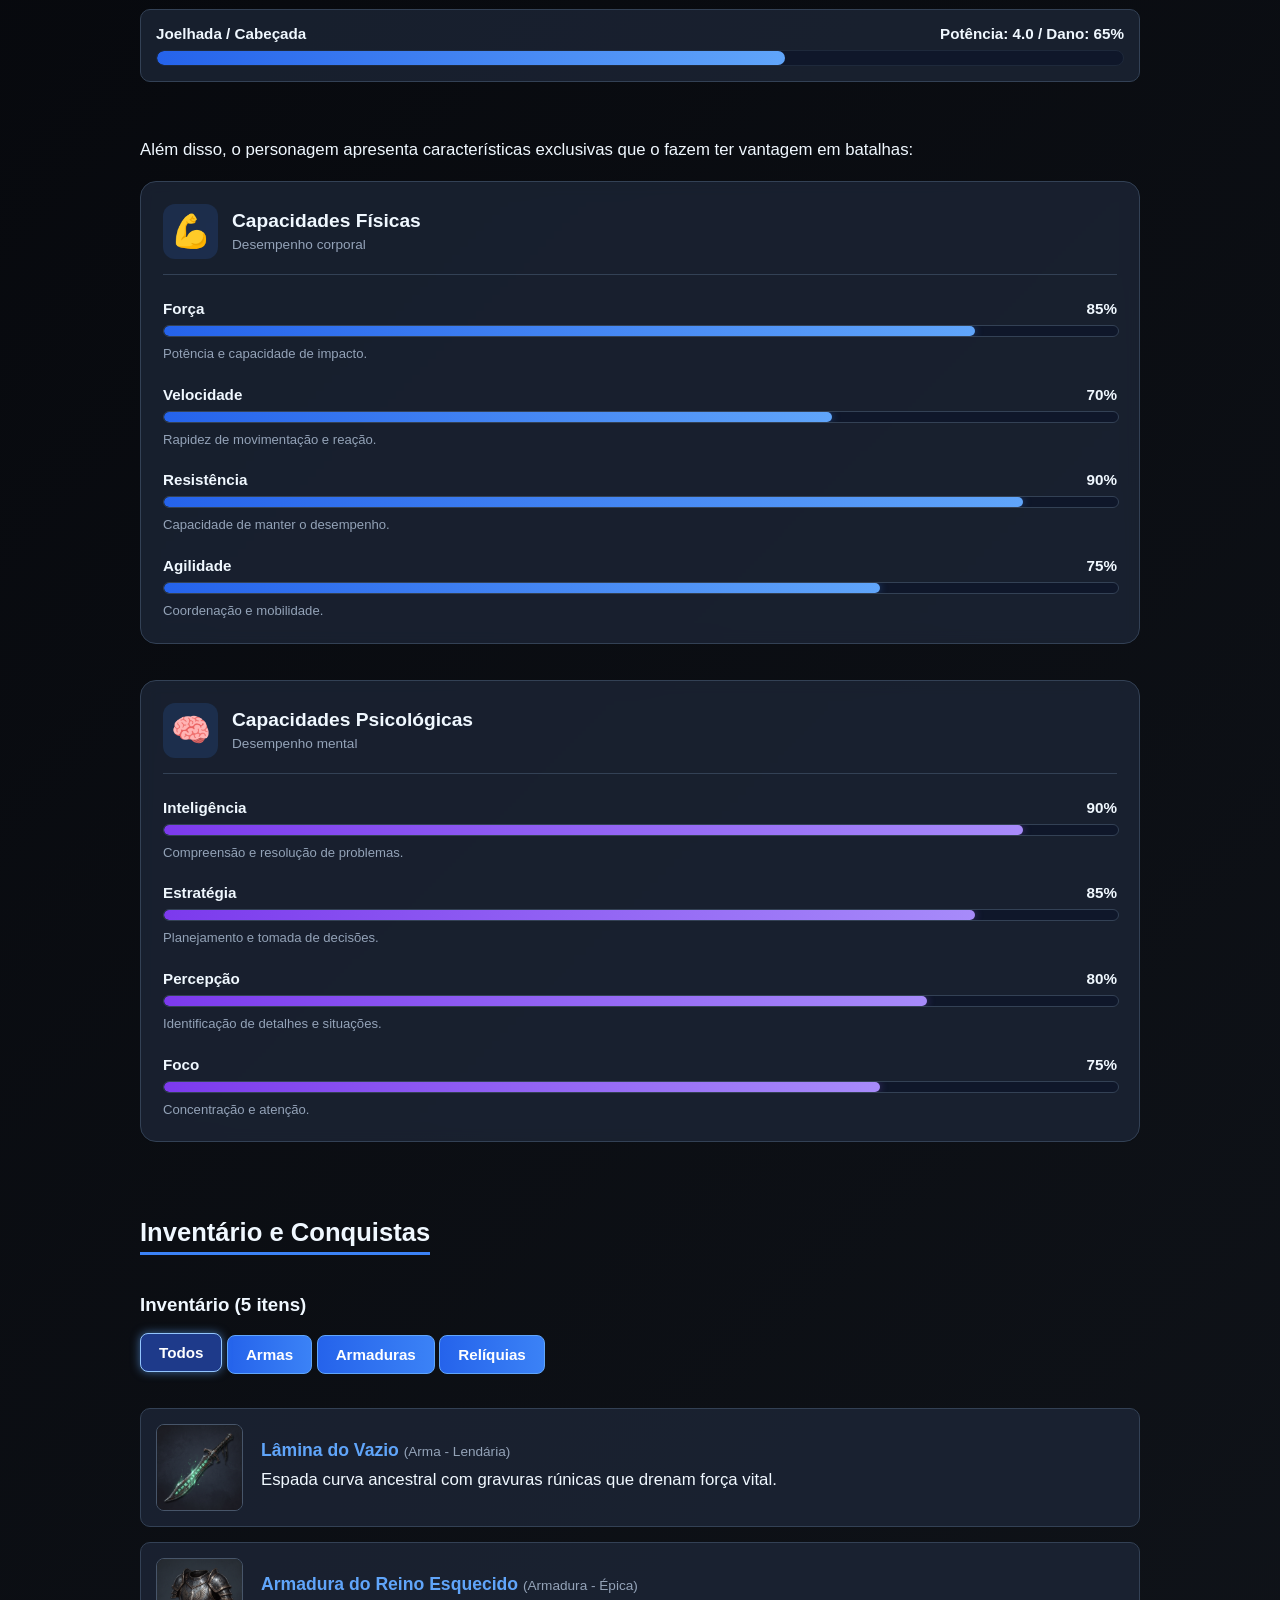
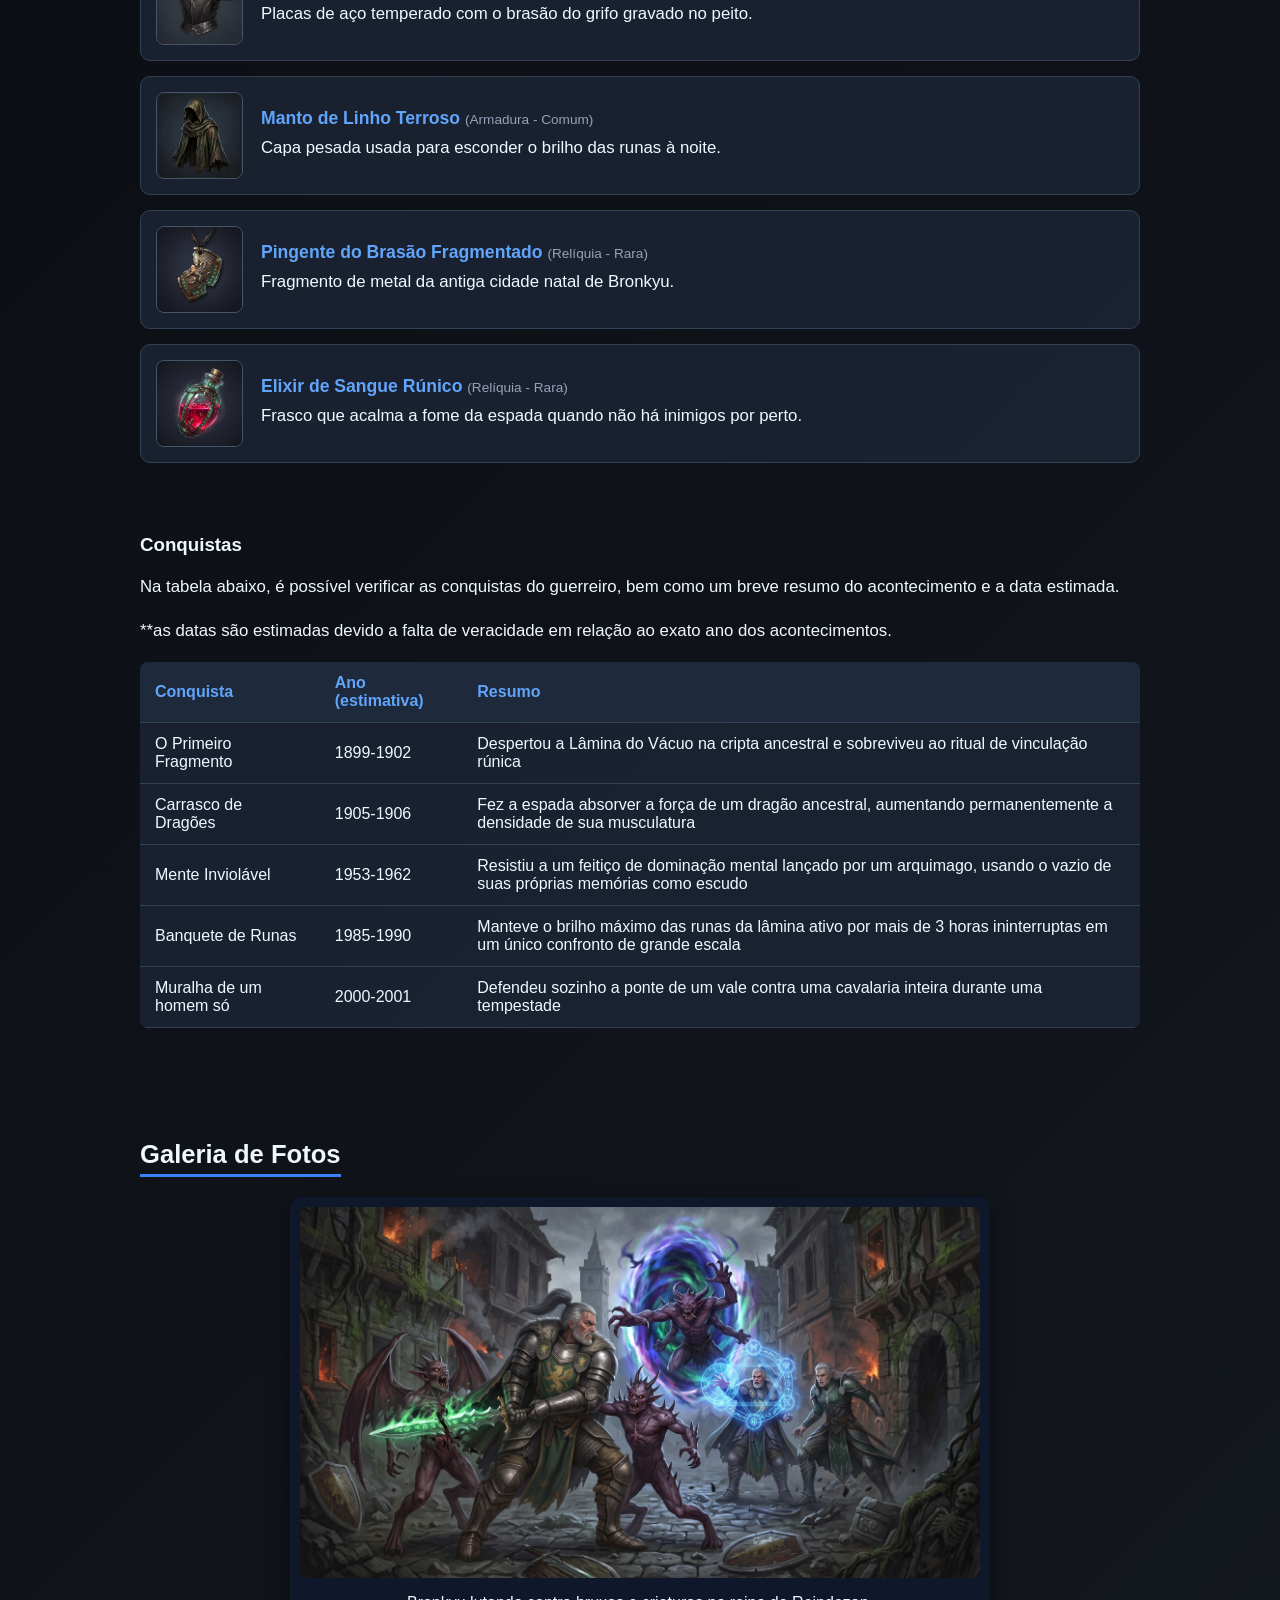
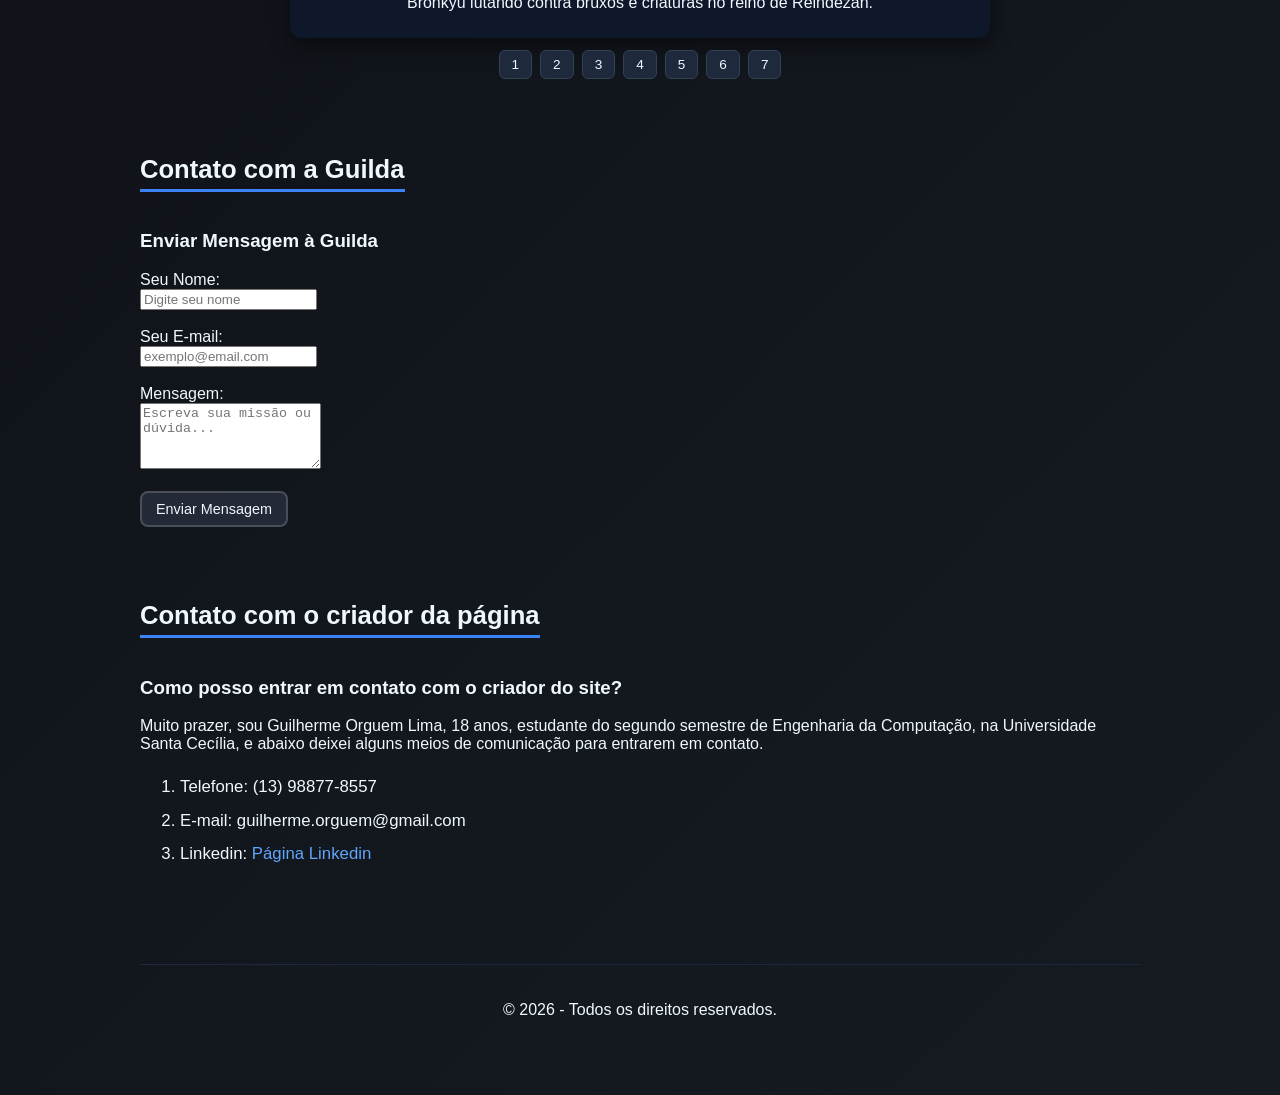
==== commit e58e4cdc: "Update print statement from 'Hello' to 'Goodbye'" ====
--- a/index.html
+++ b/index.html
@@ -7,15 +7,8 @@
     <link rel="stylesheet" href="/CSS/style.css">
 </head>
 <body>
-        <!-- Título, subtítulo e imagem -->
-    <header class="header-container">
-        <h1 class="titulo borda-titulo">Bronkyu - O Cavaleiro da Espada Torta</h1>
-        <h2 class="subtitulo-header">Conheça a história desse cavaleiro lendário que vaga pelo mundo atrás dos oponentes mais perigosos, desafiadores e destemidos.</h2>
-        <img src="Imagens/Foto_Capa.jpg" class="img-capa" alt="Imagem do herói Bronkyu">
-    </header>
-    <br><br>
-
-    <!-- Menu de navegação responsivo (controlado pelo JS no mobile) -->
+
+    <!-- Menu de navegação responsivo -->
     <nav class="navbar">
         <div class="nav-container">
             <span class="nav-logo">Bronkyu</span>
@@ -33,6 +26,14 @@
     </nav>
     <br><br>
 
+    <!-- Título, subtítulo e imagem -->
+    <header class="header-container">
+        <h1 class="titulo borda-titulo">Bronkyu - O Cavaleiro da Espada Torta</h1>
+        <h2 class="subtitulo-header">Conheça a história desse cavaleiro lendário que vaga pelo mundo atrás dos oponentes mais perigosos, desafiadores e destemidos.</h2>
+        <img src="Imagens/Foto_Capa.jpg" class="img-capa" alt="Imagem do herói Bronkyu">
+    </header>
+    <br><br>
+
     <main class="main-content">
         <!-- Seção: Sobre o Herói (com interação "Ver mais") -->
         <section id="Sobre-o-Herói">
@@ -358,4 +359,4 @@
     <!-- Arquivo JavaScript externo no final do body -->
     <script src="script.js"></script>
 </body>
-</html>+</html>
